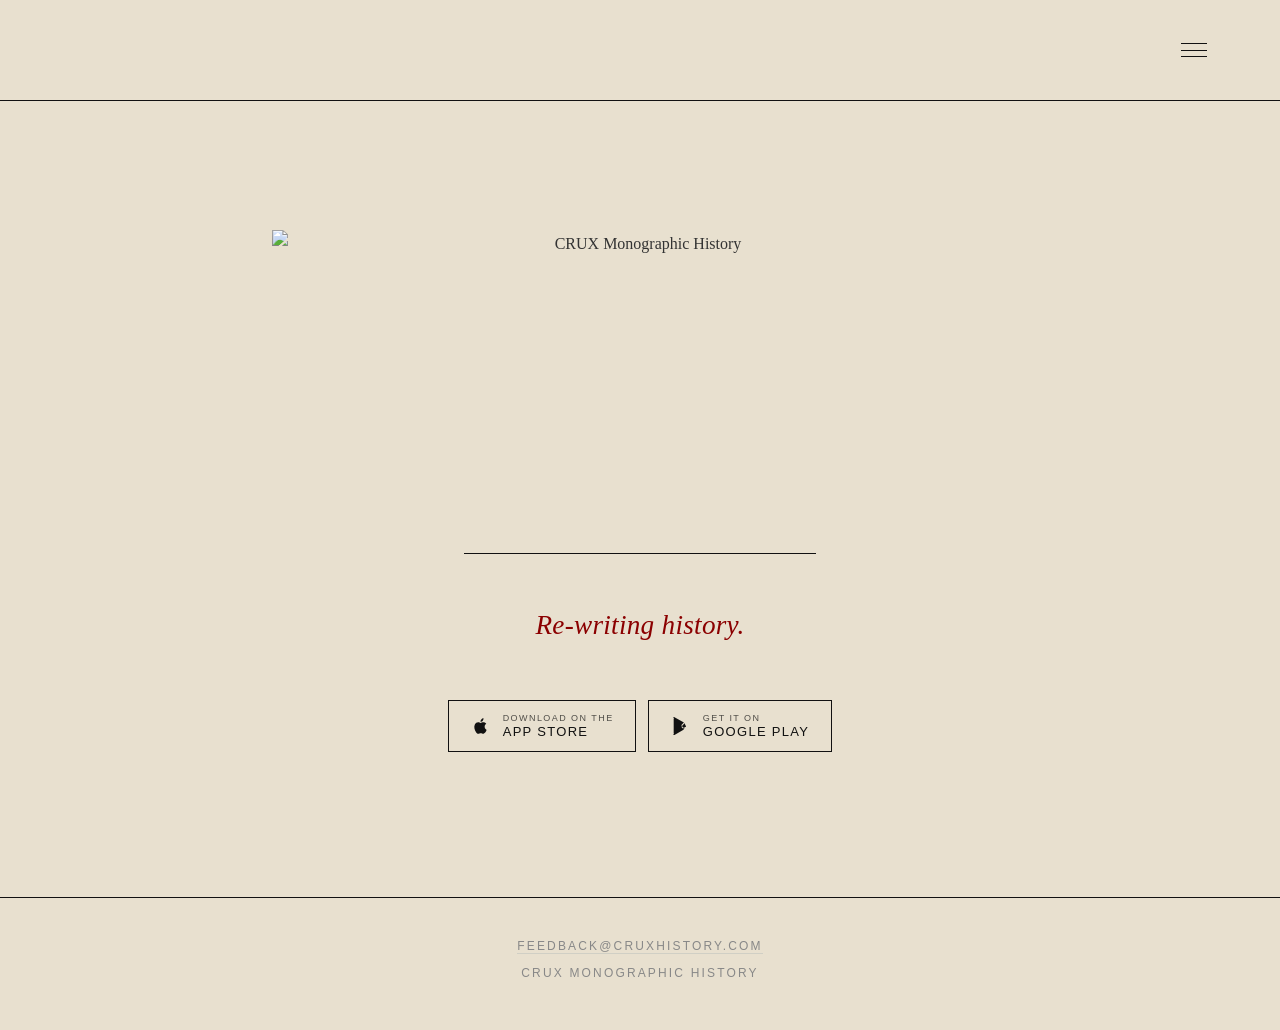
==== index.html @ cc7168be "Add site pages and stylesheet" ====
<!DOCTYPE html>
<html lang="en-GB">
<head>
<meta charset="utf-8">
<meta name="viewport" content="width=device-width, initial-scale=1">
<title>Crux Monographic History</title>
<meta name="description" content="Serious, sourced historical monographs for time-poor professionals. Read, listen, or take it as a book.">
<link rel="stylesheet" href="styles.css">
</head>
<body>
<a class="skip-link" href="#main">Skip to content</a>

<header class="masthead">
  <a class="masthead__mark" href="index.html" aria-label="CRUX home"><img src="assets/crux-icon.svg" alt=""></a>
  <button class="menu-toggle" type="button" aria-expanded="false" aria-controls="menu" aria-label="Open menu">
    <span></span><span></span><span></span>
  </button>
</header>

<nav class="menu" id="menu" data-open="false" aria-label="Main">
  <ul class="menu__list">
        <li><a href="index.html">Home</a></li>
        <li><a href="about.html">About Us</a></li>
        <li><a href="terms.html">Terms of Service</a></li>
        <li><a href="privacy.html">Privacy Notice</a></li>
        <li><a href="accessibility.html">Accessibility Statement</a></li>
  </ul>
</nav>

<main class="cover" id="main">
  <img class="cover__logo" src="assets/crux-wordmark.svg" alt="CRUX Monographic History" width="788" height="295">

  <hr class="cover__rule">

  <p class="cover__tagline">Re-writing history.</p>

  <div class="stores">
    <!-- TODO: replace href with the live App Store listing URL before publishing -->
    <a class="stores__badge" href="#" aria-label="Download Crux on the App Store">
      <svg viewBox="0 0 24 24" aria-hidden="true"><path d="M16.36 12.78c.02-2.3 1.88-3.4 1.96-3.45-1.07-1.56-2.73-1.78-3.32-1.8-1.41-.14-2.76.83-3.48.83-.72 0-1.83-.81-3.01-.79-1.55.02-2.98.9-3.78 2.29-1.61 2.79-.41 6.92 1.15 9.19.77 1.11 1.68 2.35 2.87 2.31 1.15-.05 1.59-.74 2.98-.74 1.39 0 1.78.74 3 .721.24-.02 2.02-1.13 2.78-2.24.87-1.28 1.23-2.53 1.25-2.59-.03-.01-2.4-.92-2.42-3.65zM14.1 5.6c.63-.77 1.06-1.84.94-2.9-.91.04-2.01.61-2.67 1.37-.59.68-1.1 1.76-.96 2.8 1.01.08 2.05-.51 2.69-1.27z"/></svg>
      <span class="stores__text">
        <span class="stores__pre">Download on the</span>
        <span class="stores__name">App Store</span>
      </span>
    </a>
    <!-- TODO: replace href with the live Google Play listing URL before publishing -->
    <a class="stores__badge" href="#" aria-label="Get Crux on Google Play">
      <svg viewBox="0 0 24 24" aria-hidden="true"><path d="M3.6 2.3c-.24.26-.38.66-.38 1.18v17.04c0 .52.14.92.38 1.18l.06.06 9.54-9.54v-.22L3.66 2.24l-.06.06zM16.4 15.4l-3.2-3.2v-.22l3.2-3.2.07.043.77 2.14c1.08.61 1.08 1.62 0 2.23l-3.77 2.14-.07.07zM15.5 16.3L12.2 13l-9.6 9.6c.36.38.94.42 1.6.05l11.3-6.35zM15.5 7.7L4.2 1.35c-.66-.37-1.24-.33-1.6.05L12.2 11l3.3-3.3z"/></svg>
      <span class="stores__text">
        <span class="stores__pre">Get it on</span>
        <span class="stores__name">Google Play</span>
      </span>
    </a>
  </div>

</main>

<footer class="footer">
  <p><a href="mailto:feedback@cruxhistory.com">feedback@cruxhistory.com</a></p>
  <p>Crux Monographic History</p>
</footer>

<script>
(function () {
  var toggle = document.querySelector('.menu-toggle');
  var menu = document.getElementById('menu');
  if (!toggle || !menu) return;

  function setOpen(open) {
    menu.setAttribute('data-open', String(open));
    toggle.setAttribute('aria-expanded', String(open));
    toggle.setAttribute('aria-label', open ? 'Close menu' : 'Open menu');
    document.body.style.overflow = open ? 'hidden' : '';
    if (open) { var first = menu.querySelector('a'); if (first) first.focus(); }
  }

  toggle.addEventListener('click', function () {
    setOpen(menu.getAttribute('data-open') !== 'true');
  });

  document.addEventListener('keydown', function (e) {
    if (e.key === 'Escape' && menu.getAttribute('data-open') === 'true') {
      setOpen(false);
      toggle.focus();
    }
  });
})();
</script>
</body>
</html>
---- styles.css ----
/* ==========================================================================
   CRUX Monographic History — cruxhistory.com
   Built to Crux Brand Guidelines v1.0 (June 2026).
   Six colours, no others. Two typefaces, no others.
   Square corners. No gradients. No shadows. Crimson as accent only.
   No web fonts: Georgia and the system sans are on every device, and
   loading a font from a third party would contradict the Privacy Notice.
   ========================================================================== */

:root {
  /* The approved six */
  --charcoal:   #111111;  /* primary text, wordmark, structural lines */
  --crimson:    #8B0000;  /* accent, crux node, active states */
  --linen:      #E8E0CF;  /* canvas background, all primary surfaces */
  --parchment:  #D0CFC5;  /* callout boxes, thesis panels, secondary surfaces */
  --grey:       #888888;  /* subheadings, captions, secondary labels */
  --ink:        #333333;  /* body text on light backgrounds */

  --serif: Georgia, 'Cormorant Garamond', 'Times New Roman', serif;
  --sans:  -apple-system, BlinkMacSystemFont, 'Segoe UI', Roboto, Helvetica, Arial, sans-serif;

  --measure: 36rem;
  --gutter:  clamp(1.5rem, 5vw, 4rem);
  --rule:    #D0CFC5;   /* Parchment, used for hairline separators */
}

*, *::before, *::after { box-sizing: border-box; }

html { -webkit-text-size-adjust: 100%; }

body {
  margin: 0;
  background: var(--linen);
  color: var(--ink);
  font-family: var(--serif);
  font-size: 16px;
  line-height: 1.7;
}

/* --------------------------------------------------------------- masthead */

.masthead {
  display: flex;
  align-items: center;
  justify-content: space-between;
  padding: 1rem var(--gutter);
  border-bottom: 1px solid var(--charcoal);
}

.masthead__mark {
  display: inline-flex;
  align-items: center;
  min-height: 44px;
  text-decoration: none;
}

.masthead__mark img {
  display: block;
  height: clamp(52px, 6vw, 68px);
  width: auto;
}

/* ------------------------------------------------------------- menu toggle */

.menu-toggle {
  width: 44px;
  height: 44px;
  padding: 0;
  border: 0;
  background: none;
  cursor: pointer;
  position: relative;
  color: var(--charcoal);
  z-index: 50;
}

.menu-toggle span {
  position: absolute;
  left: 9px;
  width: 26px;
  height: 1px;
  background: currentColor;
  transition: transform 180ms ease, opacity 120ms ease;
}

.menu-toggle span:nth-child(1) { top: 15px; }
.menu-toggle span:nth-child(2) { top: 21.5px; }
.menu-toggle span:nth-child(3) { top: 28px; }

.menu-toggle[aria-expanded="true"] { color: var(--linen); }
.menu-toggle[aria-expanded="true"] span:nth-child(1) { top: 21.5px; transform: rotate(45deg); }
.menu-toggle[aria-expanded="true"] span:nth-child(2) { opacity: 0; }
.menu-toggle[aria-expanded="true"] span:nth-child(3) { top: 21.5px; transform: rotate(-45deg); }

/* -------------------------------------------------------------- menu panel
   Secondary logo variation: black background, per the guidelines.
   Crimson is an accent here, never the surface.                            */

.menu {
  position: fixed;
  inset: 0;
  z-index: 40;
  background: var(--charcoal);
  display: flex;
  align-items: center;
  justify-content: center;
  visibility: hidden;
  opacity: 0;
  transition: opacity 200ms ease, visibility 0s linear 200ms;
}

.menu[data-open="true"] {
  visibility: visible;
  opacity: 1;
  transition: opacity 200ms ease;
}

.menu__list { list-style: none; margin: 0; padding: 0 var(--gutter); }

.menu__list li { border-bottom: 1px solid var(--ink); }
.menu__list li:first-child { border-top: 1px solid var(--ink); }

.menu__list a {
  display: block;
  font-family: var(--sans);
  font-size: 0.75rem;
  letter-spacing: 0.22em;
  text-transform: uppercase;
  color: var(--linen);
  text-decoration: none;
  padding: 1.5rem 0;
  min-width: 16rem;
  position: relative;
}

.menu__list a::before {
  content: '';
  position: absolute;
  left: -1rem;
  top: 50%;
  width: 4px;
  height: 4px;
  background: var(--crimson);
  opacity: 0;
  transform: translateY(-50%);
  transition: opacity 140ms ease;
}

.menu__list a:hover::before,
.menu__list a:focus-visible::before { opacity: 1; }

/* -------------------------------------------------------------------- cover */

.cover {
  min-height: calc(100vh - 104px);
  min-height: calc(100svh - 104px);
  display: flex;
  flex-direction: column;
  align-items: center;
  justify-content: center;
  text-align: center;
  padding: 4rem var(--gutter) 5rem;
}

/* Wordmark: high-contrast serif at generous scale. The crimson dot marks
   the intersection of the X — the visual crux. */

.cover__logo {
  display: block;
  width: min(88vw, 46rem);
  height: auto;
  margin: 0 auto;
}

.cover__rule {
  width: 100%;
  max-width: 22rem;
  height: 1px;
  background: var(--charcoal);
  border: 0;
  margin: 3rem auto;
}

.cover__tagline {
  font-family: var(--serif);
  font-style: italic;
  font-size: clamp(1.125rem, 0.9rem + 1vw, 1.75rem);
  color: var(--crimson);
  margin: 0;
  letter-spacing: 0.01em;
}

/* -------------------------------------------------------------- store badges */

.stores {
  display: flex;
  flex-wrap: wrap;
  gap: 0.75rem;
  justify-content: center;
  margin-top: 3.25rem;
}

.stores__badge {
  display: inline-flex;
  align-items: center;
  gap: 0.75rem;
  min-height: 52px;
  padding: 0.65rem 1.35rem;
  border: 1px solid var(--charcoal);
  text-decoration: none;
  color: var(--charcoal);
  background: transparent;
  transition: background-color 150ms ease, color 150ms ease;
}

.stores__badge:hover,
.stores__badge:focus-visible { background: var(--charcoal); color: var(--linen); }

.stores__badge svg { width: 20px; height: 20px; flex: none; fill: currentColor; }

.stores__text { text-align: left; line-height: 1.2; font-family: var(--sans); }

.stores__pre {
  display: block;
  font-size: 0.5625rem;
  letter-spacing: 0.16em;
  text-transform: uppercase;
  color: inherit;
  opacity: 0.7;
}

.stores__name {
  display: block;
  font-size: 0.8125rem;
  letter-spacing: 0.1em;
  text-transform: uppercase;
}

.stores__note {
  font-family: var(--sans);
  font-size: 0.625rem;
  letter-spacing: 0.2em;
  text-transform: uppercase;
  color: var(--crimson);
  margin: 1.5rem 0 0;
}

/* --------------------------------------------------------------- documents */

.document {
  max-width: var(--measure);
  margin: 0 auto;
  padding: clamp(2.5rem, 7vw, 5rem) var(--gutter) 5rem;
}

.document__eyebrow {
  font-family: var(--sans);
  font-size: 0.625rem;
  letter-spacing: 0.24em;
  text-transform: uppercase;
  color: var(--crimson);
  margin: 0 0 0.75rem;
}

.document__meta {
  font-family: var(--sans);
  font-size: 0.75rem;
  letter-spacing: 0.08em;
  color: var(--grey);
  margin: -1.5rem 0 2.5rem;
}

.document h1 {
  font-family: var(--serif);
  font-weight: 700;
  font-size: 2rem;
  line-height: 1.2;
  letter-spacing: 0.01em;
  color: var(--charcoal);
  margin: 0 0 2rem;
}

.document h2 {
  font-family: var(--serif);
  font-weight: 700;
  font-size: 1.5rem;
  line-height: 1.3;
  color: var(--charcoal);
  margin: 2.75rem 0 0.5rem;
  padding-top: 1.5rem;
  border-top: 1px solid var(--rule);
}

.document h3 {
  font-family: var(--sans);
  font-weight: 600;
  font-size: 0.6875rem;
  letter-spacing: 0.2em;
  text-transform: uppercase;
  color: var(--grey);
  margin: 2rem 0 0.5rem;
}

.document p { margin: 0 0 1.1rem; }
.document strong { font-weight: 700; color: var(--charcoal); }
.document em { font-style: italic; }

.document a { color: var(--crimson); text-underline-offset: 0.2em; }

.document ul, .document ol { margin: 0 0 1.1rem; padding-left: 1.25rem; }
.document li { margin-bottom: 0.4rem; }

.document hr { display: none; }

.document blockquote {
  margin: 1.5rem 0;
  padding: 1.25rem 1.5rem;
  background: var(--parchment);
  font-style: italic;
}

.document table {
  width: 100%;
  border-collapse: collapse;
  margin: 0 0 1.5rem;
  font-size: 0.875rem;
}

.document th, .document td {
  text-align: left;
  padding: 0.65rem 0.75rem;
  border-bottom: 1px solid var(--rule);
  vertical-align: top;
}

.document th {
  font-family: var(--sans);
  font-size: 0.625rem;
  letter-spacing: 0.16em;
  text-transform: uppercase;
  font-weight: 600;
  color: var(--charcoal);
  border-bottom: 1px solid var(--charcoal);
}

/* ----------------------------------------------------------------- footer */

.footer {
  border-top: 1px solid var(--charcoal);
  padding: 2rem var(--gutter) 2.5rem;
  text-align: center;
  font-family: var(--sans);
  font-size: 0.75rem;
  letter-spacing: 0.18em;
  text-transform: uppercase;
  color: var(--grey);
}

.footer a { color: var(--grey); text-decoration: none; border-bottom: 1px solid var(--rule); }
.footer a:hover, .footer a:focus-visible { color: var(--charcoal); border-bottom-color: var(--charcoal); }
.footer p { margin: 0.4rem 0; }

/* ------------------------------------------------------------ accessibility */

a:focus-visible, button:focus-visible {
  outline: 2px solid var(--crimson);
  outline-offset: 3px;
}

.menu[data-open="true"] a:focus-visible { outline-color: var(--linen); }

.skip-link {
  position: absolute;
  left: -9999px;
  top: 0;
  background: var(--charcoal);
  color: var(--linen);
  padding: 0.75rem 1.25rem;
  font-family: var(--sans);
  font-size: 0.75rem;
  letter-spacing: 0.14em;
  text-transform: uppercase;
  z-index: 60;
}

.skip-link:focus { left: 0; }

@media (prefers-reduced-motion: reduce) {
  *, *::before, *::after {
    transition-duration: 0.01ms !important;
    animation-duration: 0.01ms !important;
  }
}

/* ------------------------------------------------------- the X-axis figure */

.figure {
  margin: 2.25rem 0 2.5rem;
  padding: 1.75rem;
  border: 1px solid var(--charcoal);
}

.figure__body {
  display: flex;
  align-items: center;
  gap: 2rem;
}

.figure__key { flex: 1 1 auto; min-width: 0; }

.figure__row {
  padding: 1rem 1.25rem;
  text-align: center;
}

.figure__row--crux { background: var(--parchment); }

.figure__label {
  display: block;
  font-family: var(--sans);
  font-size: 0.6875rem;
  font-weight: 700;
  letter-spacing: 0.2em;
  text-transform: uppercase;
  color: var(--grey);
  margin-bottom: 0.35rem;
}

.figure__row--crux .figure__label { color: var(--crimson); }

.figure__note {
  display: block;
  font-family: var(--serif);
  font-style: italic;
  font-size: 0.9375rem;
  line-height: 1.4;
  color: var(--ink);
}

.figure__x {
  flex: 0 0 auto;
  width: clamp(9rem, 26%, 13rem);
  height: auto;
  align-self: center;
}

.figure figcaption {
  font-family: var(--sans);
  font-size: 0.75rem;
  line-height: 1.55;
  color: var(--ink);
  margin-top: 1.75rem;
  padding-top: 1.25rem;
  border-top: 1px solid var(--parchment);
}

.figure figcaption b {
  display: block;
  font-size: 0.625rem;
  letter-spacing: 0.2em;
  text-transform: uppercase;
  color: var(--crimson);
  margin-bottom: 0.4rem;
  font-weight: 700;
}

@media (max-width: 34rem) {
  .figure { padding: 1.25rem; }
  .figure__body { flex-direction: column-reverse; gap: 1.5rem; }
  .figure__x { width: 9rem; }
  .figure__key { width: 100%; }
}
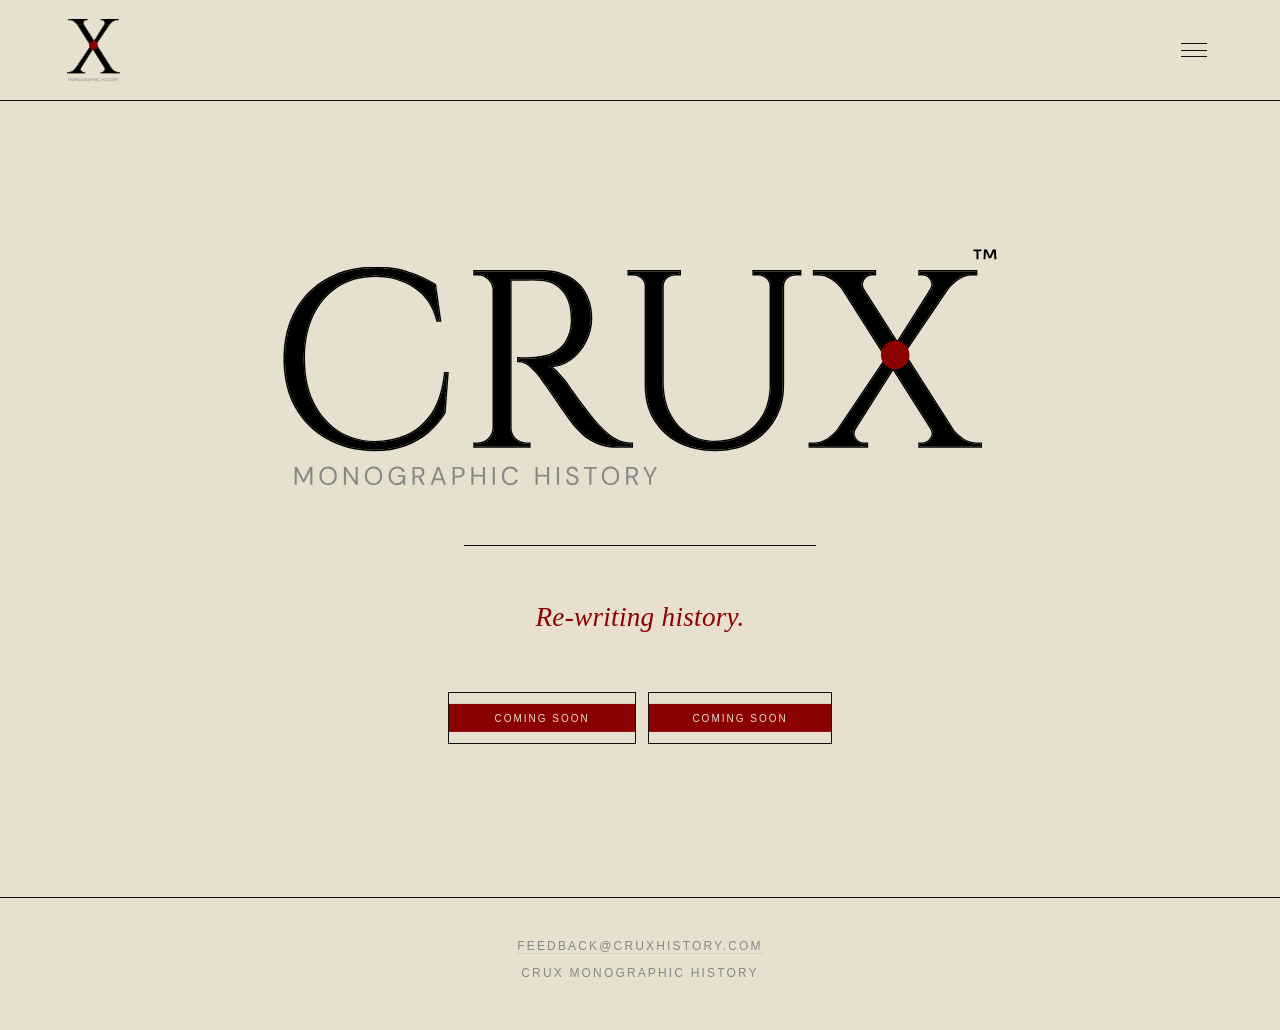
==== commit a1334805: "Pre-launch amendments: dates, ICO reference, coming soon badges, About Us alignment - Terms, Privacy" ====
--- a/index.html
+++ b/index.html
@@ -35,22 +35,24 @@
   <p class="cover__tagline">Re-writing history.</p>
 
   <div class="stores">
-    <!-- TODO: replace href with the live App Store listing URL before publishing -->
-    <a class="stores__badge" href="#" aria-label="Download Crux on the App Store">
+    <!-- TODO: restore as <a href="[live App Store listing URL]"> under CRUX-293 -->
+    <span class="stores__badge stores__badge--soon" role="img" aria-label="Crux on the App Store — coming soon">
       <svg viewBox="0 0 24 24" aria-hidden="true"><path d="M16.36 12.78c.02-2.3 1.88-3.4 1.96-3.45-1.07-1.56-2.73-1.78-3.32-1.8-1.41-.14-2.76.83-3.48.83-.72 0-1.83-.81-3.01-.79-1.55.02-2.98.9-3.78 2.29-1.61 2.79-.41 6.92 1.15 9.19.77 1.11 1.68 2.35 2.87 2.31 1.15-.05 1.59-.74 2.98-.74 1.39 0 1.78.74 3 .721.24-.02 2.02-1.13 2.78-2.24.87-1.28 1.23-2.53 1.25-2.59-.03-.01-2.4-.92-2.42-3.65zM14.1 5.6c.63-.77 1.06-1.84.94-2.9-.91.04-2.01.61-2.67 1.37-.59.68-1.1 1.76-.96 2.8 1.01.08 2.05-.51 2.69-1.27z"/></svg>
       <span class="stores__text">
         <span class="stores__pre">Download on the</span>
         <span class="stores__name">App Store</span>
       </span>
-    </a>
-    <!-- TODO: replace href with the live Google Play listing URL before publishing -->
-    <a class="stores__badge" href="#" aria-label="Get Crux on Google Play">
+      <span class="stores__flag">Coming Soon</span>
+    </span>
+    <!-- TODO: restore as <a href="[live Google Play listing URL]"> under CRUX-293 -->
+    <span class="stores__badge stores__badge--soon" role="img" aria-label="Crux on Google Play — coming soon">
       <svg viewBox="0 0 24 24" aria-hidden="true"><path d="M3.6 2.3c-.24.26-.38.66-.38 1.18v17.04c0 .52.14.92.38 1.18l.06.06 9.54-9.54v-.22L3.66 2.24l-.06.06zM16.4 15.4l-3.2-3.2v-.22l3.2-3.2.07.043.77 2.14c1.08.61 1.08 1.62 0 2.23l-3.77 2.14-.07.07zM15.5 16.3L12.2 13l-9.6 9.6c.36.38.94.42 1.6.05l11.3-6.35zM15.5 7.7L4.2 1.35c-.66-.37-1.24-.33-1.6.05L12.2 11l3.3-3.3z"/></svg>
       <span class="stores__text">
         <span class="stores__pre">Get it on</span>
         <span class="stores__name">Google Play</span>
       </span>
-    </a>
+      <span class="stores__flag">Coming Soon</span>
+    </span>
   </div>
 
 </main>
--- a/styles.css
+++ b/styles.css
@@ -245,6 +245,34 @@
   margin: 1.5rem 0 0;
 }
 
+.stores__badge--soon {
+  position: relative;
+  cursor: default;
+}
+
+.stores__badge--soon:hover,
+.stores__badge--soon:focus-visible {
+  background: transparent;
+  color: var(--charcoal);
+}
+
+.stores__flag {
+  position: absolute;
+  left: 0;
+  right: 0;
+  top: 50%;
+  transform: translateY(-50%);
+  background: var(--crimson);
+  color: var(--linen);
+  font-family: var(--sans);
+  font-size: 0.625rem;
+  letter-spacing: 0.2em;
+  text-transform: uppercase;
+  text-align: center;
+  padding: 0.35rem 0;
+  pointer-events: none;
+}
+
 /* --------------------------------------------------------------- documents */
 
 .document {
@@ -266,6 +294,7 @@
   font-family: var(--sans);
   font-size: 0.75rem;
   letter-spacing: 0.08em;
+  text-transform: uppercase;
   color: var(--grey);
   margin: -1.5rem 0 2.5rem;
 }
@@ -305,6 +334,19 @@
 .document strong { font-weight: 700; color: var(--charcoal); }
 .document em { font-style: italic; }
 
+.document p,
+.document li {
+  text-align: justify;
+  -webkit-hyphens: auto;
+  hyphens: auto;
+}
+
+.document__meta,
+.document figcaption {
+  text-align: left;
+  hyphens: manual;
+}
+
 .document a { color: var(--crimson); text-underline-offset: 0.2em; }
 
 .document ul, .document ol { margin: 0 0 1.1rem; padding-left: 1.25rem; }
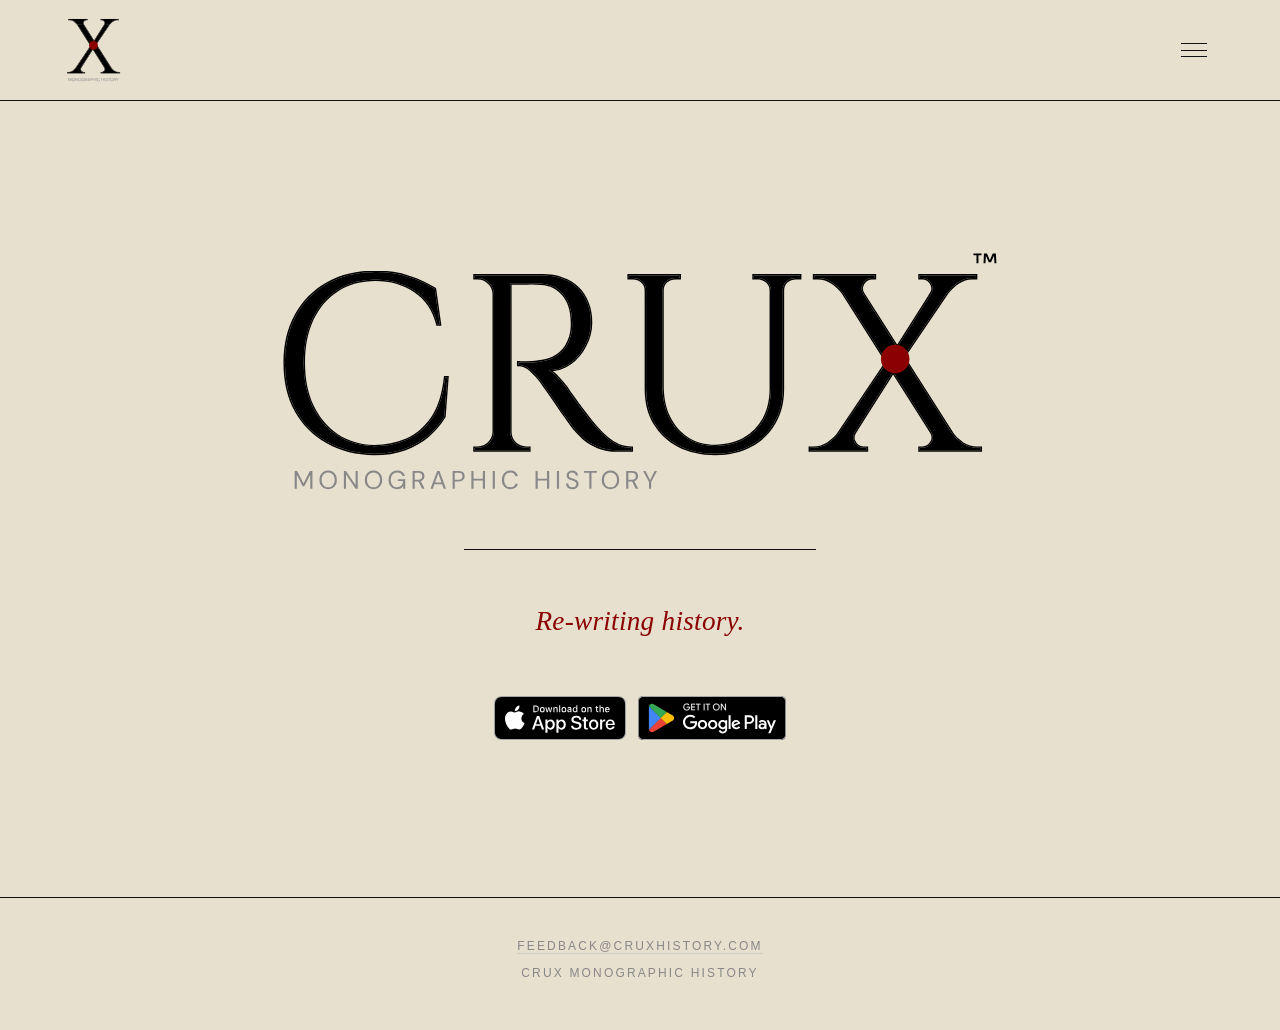
==== commit dcfdc47a: "feat: official store badges on cruxhistory.com (CRUX-293) Replace the "Coming Soon" placeholder stor" ====
--- a/index.html
+++ b/index.html
@@ -35,24 +35,12 @@
   <p class="cover__tagline">Re-writing history.</p>
 
   <div class="stores">
-    <!-- TODO: restore as <a href="[live App Store listing URL]"> under CRUX-293 -->
-    <span class="stores__badge stores__badge--soon" role="img" aria-label="Crux on the App Store — coming soon">
-      <svg viewBox="0 0 24 24" aria-hidden="true"><path d="M16.36 12.78c.02-2.3 1.88-3.4 1.96-3.45-1.07-1.56-2.73-1.78-3.32-1.8-1.41-.14-2.76.83-3.48.83-.72 0-1.83-.81-3.01-.79-1.55.02-2.98.9-3.78 2.29-1.61 2.79-.41 6.92 1.15 9.19.77 1.11 1.68 2.35 2.87 2.31 1.15-.05 1.59-.74 2.98-.74 1.39 0 1.78.74 3 .721.24-.02 2.02-1.13 2.78-2.24.87-1.28 1.23-2.53 1.25-2.59-.03-.01-2.4-.92-2.42-3.65zM14.1 5.6c.63-.77 1.06-1.84.94-2.9-.91.04-2.01.61-2.67 1.37-.59.68-1.1 1.76-.96 2.8 1.01.08 2.05-.51 2.69-1.27z"/></svg>
-      <span class="stores__text">
-        <span class="stores__pre">Download on the</span>
-        <span class="stores__name">App Store</span>
-      </span>
-      <span class="stores__flag">Coming Soon</span>
-    </span>
-    <!-- TODO: restore as <a href="[live Google Play listing URL]"> under CRUX-293 -->
-    <span class="stores__badge stores__badge--soon" role="img" aria-label="Crux on Google Play — coming soon">
-      <svg viewBox="0 0 24 24" aria-hidden="true"><path d="M3.6 2.3c-.24.26-.38.66-.38 1.18v17.04c0 .52.14.92.38 1.18l.06.06 9.54-9.54v-.22L3.66 2.24l-.06.06zM16.4 15.4l-3.2-3.2v-.22l3.2-3.2.07.043.77 2.14c1.08.61 1.08 1.62 0 2.23l-3.77 2.14-.07.07zM15.5 16.3L12.2 13l-9.6 9.6c.36.38.94.42 1.6.05l11.3-6.35zM15.5 7.7L4.2 1.35c-.66-.37-1.24-.33-1.6.05L12.2 11l3.3-3.3z"/></svg>
-      <span class="stores__text">
-        <span class="stores__pre">Get it on</span>
-        <span class="stores__name">Google Play</span>
-      </span>
-      <span class="stores__flag">Coming Soon</span>
-    </span>
+    <a class="stores__link" href="https://apps.apple.com/app/id6798426568" target="_blank" rel="noopener">
+      <img class="stores__img" src="assets/Download_on_the_App_Store_Badge_US-UK_RGB_blk_092917.svg" alt="Download on the App Store" width="132" height="44">
+    </a>
+    <a class="stores__link" href="https://play.google.com/store/apps/details?id=com.cruxhistory.app" target="_blank" rel="noopener">
+      <img class="stores__img" src="assets/GetItOnGooglePlay_Badge_Web_color_English.svg" alt="Get it on Google Play" width="148" height="44">
+    </a>
   </div>
 
 </main>
--- a/styles.css
+++ b/styles.css
@@ -190,7 +190,10 @@
   letter-spacing: 0.01em;
 }
 
-/* -------------------------------------------------------------- store badges */
+/* -------------------------------------------------------------- store badges
+   Official Apple and Google artwork, used unaltered. Both are shown at the
+   same height. Apple asks for clear space of a quarter of the badge height
+   (11px at 44px), so the gap between badges is 12px.                      */
 
 .stores {
   display: flex;
@@ -200,77 +203,15 @@
   margin-top: 3.25rem;
 }
 
-.stores__badge {
-  display: inline-flex;
-  align-items: center;
-  gap: 0.75rem;
-  min-height: 52px;
-  padding: 0.65rem 1.35rem;
-  border: 1px solid var(--charcoal);
-  text-decoration: none;
-  color: var(--charcoal);
-  background: transparent;
-  transition: background-color 150ms ease, color 150ms ease;
-}
-
-.stores__badge:hover,
-.stores__badge:focus-visible { background: var(--charcoal); color: var(--linen); }
-
-.stores__badge svg { width: 20px; height: 20px; flex: none; fill: currentColor; }
-
-.stores__text { text-align: left; line-height: 1.2; font-family: var(--sans); }
-
-.stores__pre {
-  display: block;
-  font-size: 0.5625rem;
-  letter-spacing: 0.16em;
-  text-transform: uppercase;
-  color: inherit;
-  opacity: 0.7;
-}
-
-.stores__name {
-  display: block;
-  font-size: 0.8125rem;
-  letter-spacing: 0.1em;
-  text-transform: uppercase;
-}
-
-.stores__note {
-  font-family: var(--sans);
-  font-size: 0.625rem;
-  letter-spacing: 0.2em;
-  text-transform: uppercase;
-  color: var(--crimson);
-  margin: 1.5rem 0 0;
-}
-
-.stores__badge--soon {
-  position: relative;
-  cursor: default;
-}
-
-.stores__badge--soon:hover,
-.stores__badge--soon:focus-visible {
-  background: transparent;
-  color: var(--charcoal);
-}
-
-.stores__flag {
-  position: absolute;
-  left: 0;
-  right: 0;
-  top: 50%;
-  transform: translateY(-50%);
-  background: var(--crimson);
-  color: var(--linen);
-  font-family: var(--sans);
-  font-size: 0.625rem;
-  letter-spacing: 0.2em;
-  text-transform: uppercase;
-  text-align: center;
-  padding: 0.35rem 0;
-  pointer-events: none;
+.stores__link {
+  display: inline-block;
+  line-height: 0;
+}
+
+.stores__img {
+  display: block;
+  height: 44px;
+  width: auto;
 }
 
 /* --------------------------------------------------------------- documents */
